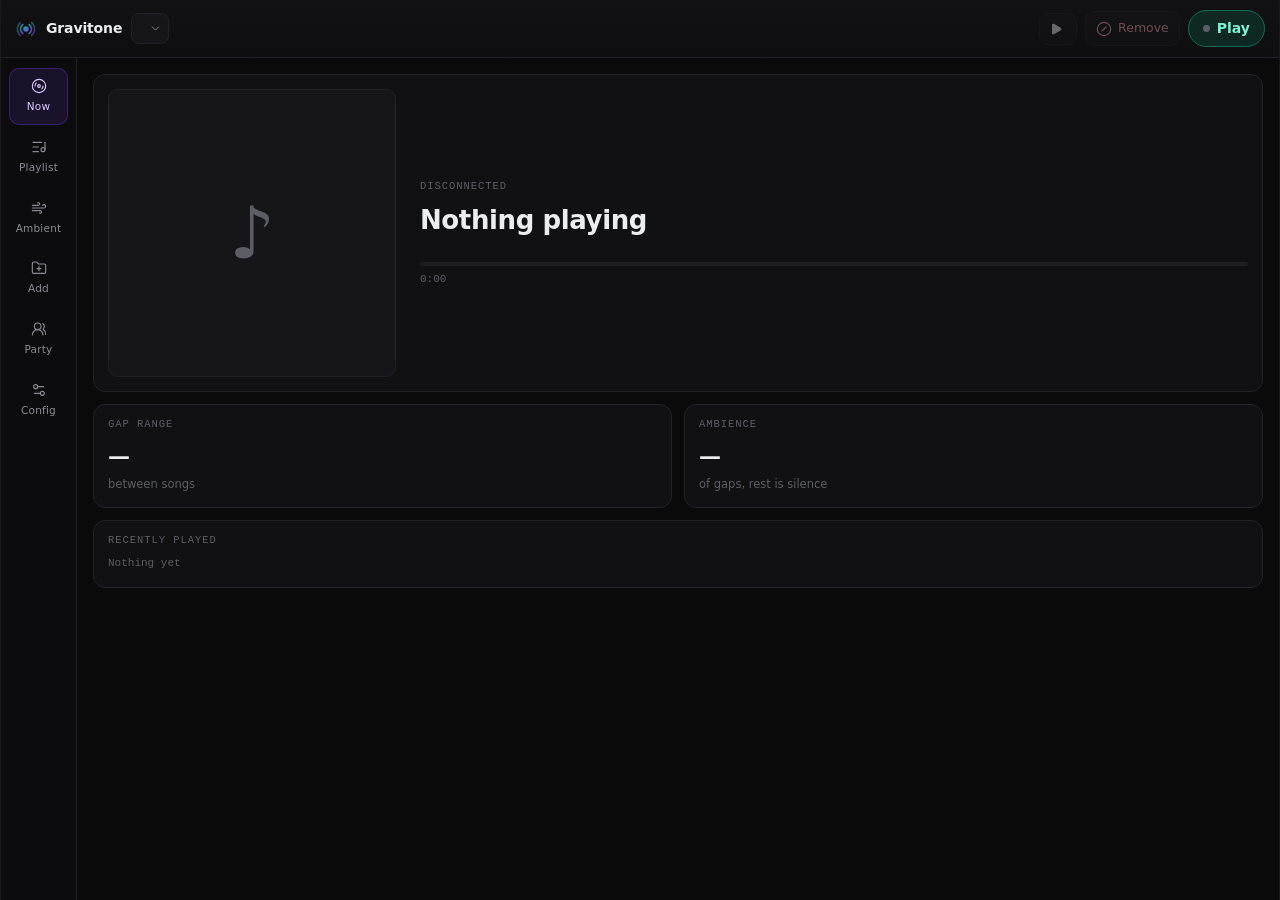
==== gravitone/ui/index.html @ 70d48de9 "Become Gravitone: a name, a mark, real icons and a browser worth using The package, the command, the" ====
<!doctype html>
<html lang="en">
<head>
<meta charset="utf-8">
<meta name="viewport" content="width=device-width, initial-scale=1, viewport-fit=cover">
<meta name="color-scheme" content="dark">
<title>Gravitone</title>
  <link rel="icon" href="[data-uri]">
<link rel="stylesheet" href="style.css">
</head>
<body>
<div class="activity" id="activity"></div>
<div class="app">

  <header class="topbar">
    <div class="brand">
      <svg viewBox="0 0 64 64" class="brand-mark" role="img" aria-label="Gravitone">
        <defs>
          <linearGradient id="brand-grad" x1="0" y1="0" x2="1" y2="1">
            <stop offset="0" stop-color="#14b88f"/>
            <stop offset="1" stop-color="#7c3aed"/>
          </linearGradient>
        </defs>
        <circle cx="32" cy="32" r="8" fill="url(#brand-grad)"/>
        <g fill="none" stroke="url(#brand-grad)" stroke-width="4.6" stroke-linecap="round">
          <path d="M41.18 18.89 A16 16 0 0 1 41.18 45.11" opacity=".85"/>
          <path d="M22.82 45.11 A16 16 0 0 1 22.82 18.89" opacity=".85"/>
          <path d="M48.73 13.42 A25 25 0 0 1 48.73 50.58" opacity=".5"/>
          <path d="M15.27 50.58 A25 25 0 0 1 15.27 13.42" opacity=".5"/>
        </g>
      </svg>
      <span class="brand-name">Gravitone</span>
      <label class="playlist-pick">
        <select id="playlist-select" title="Playlist"></select>
        <svg viewBox="0 0 24 24" class="icon chev"><path d="m6 9 6 6 6-6"/></svg>
      </label>
      <span class="brand-sub" id="root-path"></span>
    </div>
    <div class="topbar-actions">
      <button class="ghost" id="skip" title="Next track (N)" disabled>
        <svg viewBox="0 0 24 24" class="icon"><path d="M21 4v16"/> <path d="M6.029 4.285A2 2 0 0 0 3 6v12a2 2 0 0 0 3.029 1.715l9.997-5.998a2 2 0 0 0 .003-3.432z"/></svg>
      </button>
      <div class="ban-wrap">
        <button class="ghost ban" id="ban" title="Skip this track and keep it out of this playlist (R)" disabled>
          <svg viewBox="0 0 24 24" class="icon"><circle cx="12" cy="12" r="10"/> <line x1="9" x2="15" y1="15" y2="9"/></svg>
          <span>Remove</span>
        </button>
        <!-- Floats down on its own layer; the button above never moves. -->
        <button class="confirm-ban" id="ban-confirm" tabindex="-1" aria-hidden="true">
          <svg viewBox="0 0 24 24" class="icon"><path d="M20 6 9 17l-5-5"/></svg>
          <span id="ban-confirm-label">Confirm</span>
        </button>
      </div>
      <span class="live-badge" id="live-badge" hidden aria-live="polite">
        <span class="live-dot"></span>Live
      </span>
      <button class="live" id="transport" data-on="false" title="Start playing">
        <span class="live-dot" id="transport-dot"></span><span id="transport-label">Play</span>
      </button>
    </div>
  </header>

  <div class="offline" id="offline" hidden>
    <strong id="offline-lead">This page needs the gravitone server.</strong>
    <span id="offline-detail">Start it with <code>gravitone ui</code> — it opens the working page for you.
    Opening <code>index.html</code> straight from the folder cannot reach your files.</span>
  </div>

  <div class="body">
    <nav class="rail" role="tablist" aria-label="Sections">
      <button class="rail-btn active" data-panel="now" title="Now playing" role="tab">
        <svg viewBox="0 0 24 24" class="icon"><circle cx="12" cy="12" r="10"/> <path d="M6 12c0-1.7.7-3.2 1.8-4.2"/> <circle cx="12" cy="12" r="2"/> <path d="M18 12c0 1.7-.7 3.2-1.8 4.2"/></svg>
        <span>Now</span>
      </button>
      <button class="rail-btn" data-panel="music" title="This playlist's music" role="tab">
        <svg viewBox="0 0 24 24" class="icon"><path d="M16 5H3"/> <path d="M11 12H3"/> <path d="M11 19H3"/> <path d="M21 16V5"/> <circle cx="18" cy="16" r="3"/></svg>
        <span>Playlist</span>
      </button>
      <button class="rail-btn" data-panel="ambient" title="Wind, rain, and whatever else fills a gap" role="tab">
        <svg viewBox="0 0 24 24" class="icon"><path d="M12.8 19.6A2 2 0 1 0 14 16H2"/> <path d="M17.5 8a2.5 2.5 0 1 1 2 4H2"/> <path d="M9.8 4.4A2 2 0 1 1 11 8H2"/></svg>
        <span>Ambient</span>
      </button>
      <button class="rail-btn" data-panel="add" title="Find music and add it" role="tab">
        <svg viewBox="0 0 24 24" class="icon"><path d="M12 10v6"/> <path d="M9 13h6"/> <path d="M20 20a2 2 0 0 0 2-2V8a2 2 0 0 0-2-2h-7.9a2 2 0 0 1-1.69-.9L9.6 3.9A2 2 0 0 0 7.93 3H4a2 2 0 0 0-2 2v13a2 2 0 0 0 2 2Z"/></svg>
        <span>Add</span>
      </button>
      <button class="rail-btn" data-panel="party" title="Listen with someone else" role="tab">
        <svg viewBox="0 0 24 24" class="icon"><path d="M18 21a8 8 0 0 0-16 0"/> <circle cx="10" cy="8" r="5"/> <path d="M22 20c0-3.37-2-6.5-4-8a5 5 0 0 0-.45-8.3"/></svg>
        <span>Party</span>
      </button>
      <button class="rail-btn" data-panel="settings" title="Settings" role="tab">
        <svg viewBox="0 0 24 24" class="icon"><path d="M14 17H5"/> <path d="M19 7h-9"/> <circle cx="17" cy="17" r="3"/> <circle cx="7" cy="7" r="3"/></svg>
        <span>Config</span>
      </button>
    </nav>

    <main class="stage">
      <!-- NOW -->
      <section class="panel active" id="panel-now">
        <div class="card now">
          <div class="now-head">
            <div class="cover empty" id="now-cover">♪</div>
            <div class="now-body">
              <div class="kicker" id="now-kind">Idle</div>
              <div class="now-title" id="now-title">Nothing playing</div>
              <div class="t-sub" id="now-sub"></div>
              <div class="progress"><div class="progress-fill" id="now-progress"></div></div>
              <div class="now-meta">
                <span id="now-elapsed">0:00</span>
                <span id="now-remaining"></span>
              </div>
            </div>
          </div>
        </div>

        <div class="grid-2">
          <div class="card stat">
            <div class="kicker">Gap range</div>
            <div class="stat-value" id="stat-gap">—</div>
            <div class="stat-note">between songs</div>
          </div>
          <div class="card stat">
            <div class="kicker">Ambience</div>
            <div class="stat-value" id="stat-ambient">—</div>
            <div class="stat-note">of gaps, rest is silence</div>
          </div>
        </div>

        <div class="card">
          <div class="kicker">Recently played</div>
          <ul class="history" id="history"><li class="empty">Nothing yet</li></ul>
        </div>
      </section>

      <!-- PARTY -->
      <section class="panel" id="panel-party">
        <div class="card" id="party-off">
          <div class="kicker">Listen together</div>
          <p class="hint">
            Two machines, the same music at the same moment, with
            <strong>nothing between them</strong> — no server, no connection, nothing
            to keep alive. You both work the same evening out from the same code, so
            closing the lid and coming back an hour later puts you straight back in
            step rather than an hour behind.
          </p>
          <div class="party-choice">
            <button class="primary" id="party-host">Start a party</button>
            <button class="ghost" id="party-join-open">Join a party</button>
          </div>
          <form class="party-join" id="party-join" hidden>
            <input type="text" id="party-code" placeholder="paste the code you were given"
                   spellcheck="false" autocomplete="off" autocapitalize="characters">
            <button class="primary small" type="submit">Join</button>
            <button class="ghost small" type="button" id="party-open-file">Open a party file…</button>
          </form>
          <p class="hint" id="party-note" hidden></p>
        </div>

        <div class="card" id="party-on" hidden>
          <div class="party-head">
            <div>
              <div class="kicker" id="party-kicker">In a party</div>
              <div class="now-title" id="party-name">Party</div>
            </div>
            <button class="ghost small" id="party-leave">Leave</button>
          </div>
          <div class="code-block">
            <code id="party-code-out">—</code>
            <button class="ghost small" id="party-copy">Copy</button>
          </div>
          <p class="hint" id="party-since"></p>
          <p class="hint">
            Read that out, or paste it over. Whoever joins hears exactly what you
            hear, from wherever they are — and there is nothing to keep open
            between you.
          </p>

          <div class="party-now">
            <div class="kicker" id="party-now-kind">Now</div>
            <div class="now-title" id="party-now-title">—</div>
            <div class="progress"><div class="progress-fill" id="party-progress"></div></div>
          </div>

          <div class="kicker">Coming up</div>
          <ul class="history" id="party-next"><li class="empty">—</li></ul>

          <div class="row-actions">
            <button class="ghost small" id="party-save">Save party file…</button>
            <button class="ghost small" id="party-nudge-back">Clock −0.5s</button>
            <button class="ghost small" id="party-nudge-on">Clock +0.5s</button>
          </div>
          <p class="hint" id="party-offset" hidden></p>
          <div id="party-missing" hidden>
            <div class="kicker">Not on this machine</div>
            <p class="hint">
              These play as silence here, and the party runs on around them. Copy
              them over and they join in at their next turn.
            </p>
            <ul class="history" id="party-missing-list"></ul>
          </div>
        </div>

        <div class="card">
          <div class="kicker">How it works</div>
          <p class="hint">
            The code carries the seed, the moment the party started and the gap
            settings — everything but the music itself. If the other machine holds
            exactly this playlist, the code is the whole handshake. If their library
            is bigger, or differs at all, hand over the <strong>party file</strong>
            once (next to the music you are sharing); after that the code alone
            works.
          </p>
          <p class="hint">
            In a party, <strong>skip</strong> sits a track out rather than moving the
            queue — the sound stops, your place does not, and you are back with
            everyone at the next track.
          </p>
        </div>
      </section>

      <!-- LIBRARIES -->
      <section class="panel" id="panel-music">
        <div class="panel-head">
          <h2>Playlist <span class="count" id="music-count">0</span></h2>
          <div class="head-tools">
            <label class="search">
              <svg viewBox="0 0 24 24" class="icon"><path d="m21 21-4.34-4.34"/> <circle cx="11" cy="11" r="8"/></svg>
              <input type="search" class="filter" data-filter-for="music" placeholder="Search title, artist, album…  ( / )" autocomplete="off" spellcheck="false">
              <span class="found" id="music-found" hidden></span>
            </label>
            <label class="switch inline"><input type="checkbox" class="filenames"><span class="track"></span>File names</label>
            <button class="ghost small" data-goto="add">Add music</button>
          </div>
        </div>
        <p class="hint" id="music-tags" hidden></p>
        <div class="table-wrap">
          <table class="tracks" id="music-table">
            <thead>
              <tr>
                <th class="col-cover"></th>
                <th class="col-no">#</th>
                <th class="col-title" data-sort="title"><span></span></th>
                <th class="col-artist" data-sort="artist"><span>Artist</span></th>
                <th class="col-album" data-sort="album"><span>Album</span></th>
                <th class="col-length" data-sort="length"><span>Length</span></th>
                <th class="col-actions"></th>
              </tr>
            </thead>
            <tbody id="music-list"></tbody>
          </table>
        </div>
      </section>

      <section class="panel" id="panel-ambient">
        <div class="panel-head">
          <h2>Ambient <span class="count" id="ambient-count">0</span></h2>
          <div class="head-tools">
            <label class="search">
              <svg viewBox="0 0 24 24" class="icon"><path d="m21 21-4.34-4.34"/> <circle cx="11" cy="11" r="8"/></svg>
              <input type="search" class="filter" data-filter-for="ambient" placeholder="Search title, artist, album…  ( / )" autocomplete="off" spellcheck="false">
              <span class="found" id="ambient-found" hidden></span>
            </label>
            <label class="switch inline"><input type="checkbox" class="filenames"><span class="track"></span>File names</label>
            <button class="ghost small" data-goto="add">Add ambience</button>
          </div>
        </div>
        <p class="hint">Wind, rain, crickets, a tavern. Played under the gaps between songs.</p>
        <p class="hint" id="ambient-tags" hidden></p>
        <div class="table-wrap">
          <table class="tracks" id="ambient-table">
            <thead>
              <tr>
                <th class="col-cover"></th>
                <th class="col-no">#</th>
                <th class="col-title" data-sort="title"><span></span></th>
                <th class="col-artist" data-sort="artist"><span>Artist</span></th>
                <th class="col-album" data-sort="album"><span>Album</span></th>
                <th class="col-length" data-sort="length"><span>Length</span></th>
                <th class="col-actions"></th>
              </tr>
            </thead>
            <tbody id="ambient-list"></tbody>
          </table>
        </div>
      </section>

      <!-- ADD -->
      <section class="panel" id="panel-add">
        <div class="panel-head">
          <h2>Add music</h2>
          <div class="seg" id="section-toggle">
            <button class="seg-btn active" data-section="music">Music</button>
            <button class="seg-btn" data-section="ambient">Ambient</button>
          </div>
        </div>
        <p class="hint">
          <strong>Add folder</strong> puts a whole folder in this playlist, played where it
          stands — anything you drop in there later joins by itself.
          <strong>Link files</strong> instead picks up the files that are there now, as
          symlinks. Either way nothing is copied.
        </p>
        <div class="add-tools">
          <button class="ghost small" id="pick-folder">
            <svg viewBox="0 0 24 24" class="icon"><path d="M20 20a2 2 0 0 0 2-2V8a2 2 0 0 0-2-2h-7.9a2 2 0 0 1-1.69-.9L9.6 3.9A2 2 0 0 0 7.93 3H4a2 2 0 0 0-2 2v13a2 2 0 0 0 2 2Z"/></svg>
            Choose a folder…
          </button>
          <form class="path-form" id="path-form">
            <input type="text" id="path-input" placeholder="…or paste a path" spellcheck="false" autocomplete="off">
            <button class="ghost small" type="submit">Go</button>
          </form>
          <button class="ghost small" id="new-from-folder">New playlist from this folder…</button>
        </div>
        <form class="path-form" id="folder-playlist-form" hidden>
          <input type="text" id="folder-playlist-name" placeholder="Playlist name" autocomplete="off">
          <button class="ghost small" type="submit">Create &amp; select</button>
        </form>
        <div class="browser-bar">
          <div class="browser-nav">
            <button class="ghost small" id="browse-back" title="Where you were before (Backspace)" disabled>
              <svg viewBox="0 0 24 24" class="icon"><path d="m12 19-7-7 7-7"/> <path d="M19 12H5"/></svg>Back
            </button>
            <button class="ghost small" id="browse-up" title="The folder this one is in (Alt+Up)">
              <svg viewBox="0 0 24 24" class="icon"><path d="M14 9 9 4 4 9"/> <path d="M20 20h-7a4 4 0 0 1-4-4V4"/></svg>Up
            </button>
            <button class="ghost small" id="browse-home" title="Your home folder">
              <svg viewBox="0 0 24 24" class="icon"><path d="M15 21v-8a1 1 0 0 0-1-1h-4a1 1 0 0 0-1 1v8"/> <path d="M3 10a2 2 0 0 1 .709-1.528l7-6a2 2 0 0 1 2.582 0l7 6A2 2 0 0 1 21 10v9a2 2 0 0 1-2 2H5a2 2 0 0 1-2-2z"/></svg>Home
            </button>
          </div>
          <div class="shortcuts" id="shortcuts"></div>
        </div>
        <div class="crumb" id="crumb"></div>
        <ul class="browser" id="browser"></ul>
      </section>

      <!-- SETTINGS -->
      <section class="panel" id="panel-settings">
        <div class="panel-head"><h2>Settings</h2></div>
        <div class="card">
          <div class="kicker">Gaps</div>
          <label class="field"><span>Shortest gap</span>
            <input type="range" id="gap_min" min="0" max="1000" step="1">
            <input class="value" type="text" id="gap_min-out" inputmode="numeric" spellcheck="false"></label>
          <label class="field"><span>Longest gap</span>
            <input type="range" id="gap_max" min="0" max="1000" step="1">
            <input class="value" type="text" id="gap_max-out" inputmode="numeric" spellcheck="false"></label>
          <label class="field"><span>Ambience chance</span>
            <input type="range" id="ambient_chance" min="0" max="100" step="5"><output id="ambient_chance-out"></output></label>
          <label class="switch"><input type="checkbox" id="hide_gaps"><span class="track"></span>Hidden mode — never show how long a gap lasts</label>
          <label class="switch"><input type="checkbox" id="ambient_random_start"><span class="track"></span>Start ambient tracks at a random point</label>
        </div>
        <div class="card">
          <div class="kicker">Levels</div>
          <label class="field"><span>Music volume</span>
            <input type="range" id="volume" min="0" max="100" step="1"><output id="volume-out"></output></label>
          <label class="field"><span>Ambience volume</span>
            <input type="range" id="ambient_volume" min="0" max="100" step="1"><output id="ambient_volume-out"></output></label>
          <label class="field"><span>Fade</span>
            <input type="range" id="fade" min="0" max="50" step="1"><output id="fade-out"></output></label>
          <p class="hint">
            How long sound takes to arrive and to leave — including when you
            skip, so nothing is cut off mid-note. Off plays every track from
            its first sample.
          </p>
        </div>
        <div class="card">
          <div class="kicker">Playlists</div>
          <p class="hint">Each playlist has its own links, folders and removals. Switching one in changes what plays from the next track.</p>
          <ul class="sources" id="playlists-list"></ul>
          <form class="path-form" id="new-playlist-form">
            <input type="text" id="new-playlist-name" placeholder="New playlist name" autocomplete="off">
            <button class="ghost small" type="submit">Create</button>
          </form>
        </div>
        <div class="card" id="removed-card" hidden>
          <div class="kicker">Removed from this playlist</div>
          <p class="hint">Files in a source folder are never deleted — they are just kept out of this playlist.</p>
          <ul class="sources" id="removed-list"></ul>
        </div>
        <div class="card">
          <div class="kicker">Folders in this playlist</div>
          <p class="hint">Played where they stand, nothing linked or copied. New files in them join the rotation by themselves.</p>
          <ul class="sources" id="sources-list"></ul>
          <div class="row-actions">
            <button class="ghost small" data-goto="add">Add a folder</button>
          </div>
        </div>
        <div class="card">
          <div class="kicker">Server</div>
          <div class="server-facts">
            <div class="fact"><span class="k">Address</span><span class="v" id="srv-url">—</span></div>
            <div class="fact"><span class="k">Process</span><span class="v" id="srv-pid">—</span></div>
            <div class="fact"><span class="k">Up</span><span class="v" id="srv-up">—</span></div>
            <div class="fact"><span class="k">Version</span><span class="v" id="srv-version">—</span></div>
          </div>
          <div class="add-tools">
            <button class="ghost small" id="srv-restart">Restart server</button>
            <button class="ghost small" id="srv-stop">Stop server</button>
            <button class="ghost small" id="find-covers">Find album art</button>
            <button class="ghost small" id="recheck-covers" title="Read the files again — after adding art to them">Look again</button>
          </div>
          <p class="hint" id="srv-note" hidden></p>
        </div>
        <div class="card">
          <div class="kicker">Export &amp; import</div>
          <p class="hint">
            A <strong>manifest</strong> is a small file listing what is in each playlist —
            for your own backup, or a machine with the same music on it. A
            <strong>bundle</strong> is a zip with the audio inside, to hand to someone else.
          </p>
          <div class="add-tools">
            <button class="ghost small" data-export="json">Export manifest</button>
            <button class="ghost small" data-export="csv">Export CSV</button>
            <button class="ghost small" data-export="bundle">Export bundle…</button>
            <button class="ghost small" id="import-file">Import…</button>
          </div>
          <form class="path-form" id="transfer-form" hidden>
            <input type="text" id="transfer-path" placeholder="path" spellcheck="false" autocomplete="off">
            <button class="ghost small" type="submit" id="transfer-go">Go</button>
          </form>
          <p class="hint" id="transfer-note" hidden></p>
        </div>
        <div class="card">
          <div class="kicker">Playback</div>
          <label class="switch"><input type="checkbox" id="shuffle"><span class="track"></span>Shuffle</label>
          <label class="switch"><input type="checkbox" id="loop"><span class="track"></span>Loop forever</label>
          <div class="row-actions">
            <button class="ghost small" id="prune">Prune broken links</button>
          </div>
        </div>
        <p class="hint" id="backend-note"></p>
      </section>
    </main>
  </div>

  <div class="toast" id="toast" hidden></div>
</div>
<script src="app.js"></script>
</body>
</html>
---- gravitone/ui/style.css ----
/* gravitone UI - dark, compact, no dependencies. */
:root {
  --bg: #0a0a0b;
  --panel: #111113;
  --panel-2: #16161a;
  --line: #232327;
  --line-soft: #1a1a1e;
  --text: #ecedef;
  --muted: #8b8b95;
  --faint: #5d5d66;
  --accent: #14b88f;        /* live / playing */
  --accent-dim: #0d6f57;
  --select: #7c3aed;        /* active row, like a selected layer */
  --danger: #e5484d;
  --radius: 12px;
  --mono: ui-monospace, SFMono-Regular, "SF Mono", Menlo, Consolas, "Liberation Mono", monospace;
  --sans: system-ui, -apple-system, "Segoe UI", Roboto, "Helvetica Neue", Arial, sans-serif;
}

* { box-sizing: border-box; }
html, body { height: 100%; }
body {
  margin: 0;
  background: var(--bg);
  color: var(--text);
  font: 14px/1.5 var(--sans);
  -webkit-font-smoothing: antialiased;
}
button { font: inherit; color: inherit; cursor: pointer; }
h2 { font-size: 15px; font-weight: 600; margin: 0; letter-spacing: -0.01em; }

.app {
  height: 100%;
  display: flex;
  flex-direction: column;
  max-width: 1440px;
  margin: 0 auto;
  border-left: 1px solid var(--line-soft);
  border-right: 1px solid var(--line-soft);
}

/* -- top bar ------------------------------------------------------- */
.topbar {
  display: flex; align-items: center; justify-content: space-between;
  gap: 12px; padding: 10px 14px;
  border-bottom: 1px solid var(--line);
  background: linear-gradient(180deg, #121214, #0e0e10);
}
.brand { display: flex; align-items: center; gap: 9px; min-width: 0; }
.brand-mark { width: 22px; height: 22px; flex: none; }
.brand-name { font-weight: 650; letter-spacing: -0.01em; }
.playlist-pick { position: relative; display: inline-flex; align-items: center; flex: none; }
.playlist-pick select {
  appearance: none; -webkit-appearance: none;
  background: var(--panel-2); color: var(--text);
  border: 1px solid var(--line); border-radius: 8px;
  padding: 5px 26px 5px 10px; font: inherit; font-size: 13px; cursor: pointer;
  max-width: 190px; text-overflow: ellipsis;
}
.playlist-pick select:hover { border-color: #33333a; }
.playlist-pick select:focus-visible { outline: 2px solid var(--select); outline-offset: 1px; }
.playlist-pick .chev { position: absolute; right: 7px; width: 13px; height: 13px; color: var(--muted); pointer-events: none; }

.sources li.active { border-color: rgba(124,58,237,.5); background: rgba(124,58,237,.1); }
.sources .s-name { flex: 1; min-width: 0; overflow: hidden; text-overflow: ellipsis; white-space: nowrap; }
.sources .s-edit { background: none; border: none; color: var(--faint); padding: 4px 6px; border-radius: 6px; flex: none; }
.sources .s-edit:hover { color: var(--text); background: #1e1e23; }
.sources input.rename {
  flex: 1; min-width: 0; background: var(--panel); color: var(--text);
  border: 1px solid var(--select); border-radius: 6px; padding: 4px 8px; font: inherit; font-size: 13px;
}

.head-tools { display: flex; align-items: center; gap: 8px; }
.search {
  display: inline-flex; align-items: center; gap: 7px;
  background: var(--panel-2); border: 1px solid var(--line); border-radius: 9px;
  padding: 0 10px; transition: border-color .15s, width .15s;
}
.search:focus-within { border-color: var(--select); }
.search .icon { width: 14px; height: 14px; color: var(--faint); flex: none; }
.head-tools .filter {
  background: none; color: var(--text); border: none;
  padding: 6px 0; font: inherit; font-size: 12.5px; width: 230px;
}
.head-tools .filter:focus { outline: none; }
.head-tools .filter::-webkit-search-cancel-button { filter: invert(.6); }
.search .found {
  font: 10.5px/1 var(--mono); color: var(--faint); white-space: nowrap; flex: none;
}
.more-row td { color: var(--muted); font-size: 12.5px; padding: 12px 10px !important; }
.more-row button { margin-left: 8px; }
.sort-pick { position: relative; display: inline-flex; align-items: center; }
.sort-pick select {
  appearance: none; -webkit-appearance: none;
  background: var(--panel-2); color: var(--muted);
  border: 1px solid var(--line); border-radius: 8px;
  padding: 5px 24px 5px 9px; font: inherit; font-size: 12.5px; cursor: pointer;
}
.sort-pick select:hover { color: var(--text); border-color: #33333a; }
.sort-pick .chev { position: absolute; right: 6px; width: 12px; height: 12px; color: var(--faint); pointer-events: none; }

.brand-sub {
  font: 11px/1 var(--mono); color: var(--faint);
  white-space: nowrap; overflow: hidden; text-overflow: ellipsis;
}
.topbar-actions { display: flex; align-items: center; gap: 8px; flex: none; }

.live {
  display: inline-flex; align-items: center; gap: 7px;
  padding: 7px 14px; border-radius: 999px;
  background: var(--panel-2); border: 1px solid var(--line);
  font-weight: 550; transition: background .15s, border-color .15s;
}
/* Playing: the button is the way out, so it stays neutral - the green
   belongs to the badge that says something is on. */
.live[data-on="true"] { background: var(--panel-2); border-color: var(--line); color: var(--text); }
.live[data-on="true"]:hover { border-color: #33333a; background: #1b1b20; }
.live[data-on="false"] { background: rgba(20,184,143,.14); border-color: var(--accent-dim); color: #7ff0d0; }
.live[data-on="true"] #transport-dot { display: none; }
.live-badge {
  display: inline-flex; align-items: center; gap: 7px;
  padding: 7px 12px; border-radius: 999px;
  background: rgba(20,184,143,.14); border: 1px solid var(--accent-dim);
  color: #7ff0d0; font-size: 12.5px; font-weight: 550; letter-spacing: .02em;
  white-space: nowrap;
}
.live-badge .live-dot {
  background: var(--accent); box-shadow: 0 0 0 3px rgba(20,184,143,.18);
  animation: pulse 2s infinite;
}
.live:hover { border-color: #33333a; }
.live-dot { width: 7px; height: 7px; border-radius: 50%; background: var(--faint); }
.live[data-on="true"] .live-dot { background: var(--accent); box-shadow: 0 0 0 3px rgba(20,184,143,.18); animation: pulse 2s infinite; }
@keyframes pulse { 50% { opacity: .45; } }

.ghost {
  background: var(--panel-2); border: 1px solid var(--line);
  border-radius: 9px; padding: 7px 10px; display: inline-flex; align-items: center; gap: 6px;
}
.ghost:hover:not(:disabled) { border-color: #33333a; background: #1b1b20; }
.ghost:disabled { opacity: .4; cursor: not-allowed; }
.ghost.small { padding: 5px 10px; font-size: 12.5px; border-radius: 8px; }
.icon { width: 16px; height: 16px; fill: none; stroke: currentColor; stroke-width: 1.7; stroke-linecap: round; stroke-linejoin: round; }
.rail-btn .icon, .topbar .icon { display: block; }
#skip .icon { fill: currentColor; stroke: none; }

/* Ban sits in one place and stays there. Confirming it drops a second
   button onto its own layer underneath, so nothing under the cursor moves. */
.ban { display: flex; align-items: center; gap: 6px; color: #ffa8ab; white-space: nowrap; }
.ban span { font-size: 12.5px; }
.ban:hover:not(:disabled) { background: rgba(229,72,77,.14); border-color: rgba(229,72,77,.5); }
.ban.armed {
  background: rgba(229,72,77,.18); border-color: rgba(229,72,77,.6); color: #ffc9cb;
}

.ban-wrap { position: relative; display: inline-flex; }
.confirm-ban {
  position: absolute; top: calc(100% + 8px); right: 0; z-index: 40;
  display: flex; align-items: center; gap: 6px; white-space: nowrap;
  padding: 8px 13px; border-radius: 10px;
  background: #2a1416; border: 1px solid rgba(229,72,77,.65); color: #ffd7d8;
  box-shadow: 0 10px 28px rgba(0,0,0,.55);
  opacity: 0; transform: translateY(-10px) scale(.96); pointer-events: none;
  transition: opacity .16s ease, transform .16s ease;
}
.confirm-ban span { font-size: 12.5px; font-weight: 550; }
.confirm-ban::before {
  content: ""; position: absolute; top: -5px; right: 14px; width: 8px; height: 8px;
  background: #2a1416; border-left: 1px solid rgba(229,72,77,.65);
  border-top: 1px solid rgba(229,72,77,.65); transform: rotate(45deg);
}
.confirm-ban.open { opacity: 1; transform: translateY(0) scale(1); pointer-events: auto; }
.confirm-ban:hover { background: #3a191c; }

/* -- layout -------------------------------------------------------- */
.body { display: flex; flex: 1; min-height: 0; }

.rail {
  width: 76px; flex: none; padding: 10px 8px; display: flex; flex-direction: column; gap: 4px;
  border-right: 1px solid var(--line); background: #0c0c0e;
}
.rail-btn {
  position: relative;
  background: none; border: 1px solid transparent; border-radius: 10px;
  padding: 9px 4px; display: flex; flex-direction: column; align-items: center; gap: 5px;
  color: var(--muted); font-size: 10.5px; letter-spacing: .02em;
}
.rail-btn:hover { color: var(--text); background: #141417; }
.rail-btn.active { color: #d9ccff; background: rgba(124,58,237,.13); border-color: rgba(124,58,237,.35); }

.stage { flex: 1; min-width: 0; overflow-y: auto; padding: 16px; }
.panel { display: none; flex-direction: column; gap: 12px; }
.panel.active { display: flex; }
.panel-head { display: flex; align-items: center; justify-content: space-between; gap: 10px; }
.count {
  font: 11px/1 var(--mono); color: var(--muted);
  border: 1px solid var(--line); border-radius: 6px; padding: 3px 6px; margin-left: 4px;
}
.hint { margin: 0; color: var(--muted); font-size: 12.5px; }
.hint strong { color: var(--text); font-weight: 550; }

.card { background: var(--panel); border: 1px solid var(--line); border-radius: var(--radius); padding: 14px; }
.grid-2 { display: grid; grid-template-columns: 1fr 1fr; gap: 12px; }
.kicker {
  font: 10.5px/1 var(--mono); text-transform: uppercase; letter-spacing: .09em;
  color: var(--faint); margin-bottom: 10px;
}

/* -- now playing --------------------------------------------------- */
.now-title {
  font-size: 22px; font-weight: 600; letter-spacing: -0.015em; margin-bottom: 4px;
  overflow: hidden; text-overflow: ellipsis; white-space: nowrap;
}
.progress { height: 4px; border-radius: 999px; background: #1e1e22; overflow: hidden; }
.progress-fill {
  height: 100%; width: 0; border-radius: 999px; background: var(--accent);
  transition: width .35s linear;
}
.panel.is-gap .progress-fill { background: var(--select); }
/* Hidden mode: a gap is happening, but not for how long. */
.panel.is-hidden .progress-fill {
  width: 100% !important; opacity: .35;
  background: linear-gradient(90deg, transparent, var(--select), transparent);
  background-size: 40% 100%; background-repeat: no-repeat;
  animation: drift 4.5s ease-in-out infinite;
}
@keyframes drift { 0% { background-position: -40% 0; } 100% { background-position: 140% 0; } }

.now-meta {
  display: flex; justify-content: space-between; margin-top: 8px;
  font: 11px/1 var(--mono); color: var(--faint);
}
.stat-value { font-size: 22px; font-weight: 600; letter-spacing: -0.02em; }
.stat-note { color: var(--faint); font-size: 11.5px; margin-top: 3px; }

.history { list-style: none; margin: 0; padding: 0; display: flex; flex-direction: column; gap: 2px; }
.history li {
  font: 11px/1.6 var(--mono); letter-spacing: .02em; color: var(--muted); overflow: hidden; text-overflow: ellipsis; white-space: nowrap;
}
.history li.empty, .tracks li.empty { color: var(--faint); letter-spacing: 0; }

/* -- track table --------------------------------------------------- */
.table-wrap {
  border: 1px solid var(--line); border-radius: var(--radius);
  background: var(--panel);
  /* No overflow here: it would become the scroll container and the sticky
     header would have nothing to stick to. The stage scrolls instead. */
}
table.tracks {
  width: 100%; border-collapse: collapse; font-size: 13px;
  /* Fixed: with auto layout the browser sizes columns to the longest album
     title and the table walks straight out of the panel. */
  table-layout: fixed;
}
table.tracks th, table.tracks td {
  text-align: left; padding: 6px 10px; white-space: nowrap;
  overflow: hidden; text-overflow: ellipsis;
}
table.tracks thead th:first-child { border-top-left-radius: var(--radius); }
table.tracks thead th:last-child { border-top-right-radius: var(--radius); }
table.tracks thead th {
  position: sticky; top: -16px; z-index: 3;   /* -16px cancels the stage padding */
  background: #141417; border-bottom: 1px solid var(--line);
  box-shadow: 0 1px 0 var(--line);
  font: 10.5px/1.6 var(--mono); text-transform: uppercase; letter-spacing: .08em;
  color: var(--faint); font-weight: 500; user-select: none;
}
table.tracks thead th[data-sort] { cursor: pointer; }
table.tracks thead th[data-sort]:hover { color: var(--text); }
table.tracks thead th[data-sort] span::after {
  content: ""; display: inline-block; width: 0; height: 0; margin-left: 6px;
  vertical-align: middle; border-left: 3.5px solid transparent;
  border-right: 3.5px solid transparent; opacity: 0;
}
table.tracks thead th.sorted { color: #d9ccff; }
table.tracks thead th.sorted span::after { opacity: 1; border-bottom: 4px solid currentColor; }
table.tracks thead th.sorted.desc span::after {
  border-bottom: none; border-top: 4px solid currentColor;
}

table.tracks tbody tr { border-bottom: 1px solid var(--line-soft); }
table.tracks tbody tr:last-child { border-bottom: none; }
table.tracks tbody tr:nth-child(even) { background: rgba(255,255,255,.015); }
table.tracks tbody tr:hover { background: #17171b; }
table.tracks tbody tr.playing { background: rgba(124,58,237,.12); box-shadow: inset 2px 0 0 var(--select); }
table.tracks tbody tr.playing .t-title { color: #d9ccff; }
table.tracks tbody tr.broken .t-title { color: #ff9ea1; }
table.tracks tbody tr.empty td { color: var(--faint); padding: 16px 10px; white-space: normal; }

.col-cover { width: 50px; }
.col-no { width: 40px; text-align: right !important; }
td.col-no { font: 11px/1 var(--mono); color: var(--faint); text-align: right; }
.col-title { width: 38%; }
.col-artist { width: 21%; color: var(--muted); }
.col-album { width: 21%; color: var(--muted); }
.col-length { width: 78px; text-align: right !important; }
td.col-length { font: 11px/1 var(--mono); color: var(--faint); }
.col-actions { width: 62px; }
/* Anything too long ends in an ellipsis, with the whole value on hover. */
table.tracks td > div, table.tracks td { min-width: 0; }
td.col-actions { text-align: right; padding-right: 8px; }
.t-title { color: var(--text); overflow: hidden; text-overflow: ellipsis; white-space: nowrap; }
td.guessed { color: var(--faint); font-style: italic; }
.t-sub { font: 10.5px/1.4 var(--mono); color: var(--faint); }
/* The origin marker matters when you press ✕, not while you are reading
   the list, so it keeps quiet until the row is under the cursor. */
.origin { display: inline-flex; color: var(--faint); opacity: .45; transition: opacity .12s; vertical-align: -3px; }
.origin .icon { width: 14px; height: 14px; }
table.tracks tbody tr:hover .origin, table.tracks tbody tr.playing .origin { opacity: 1; color: #c4b5fd; }
.t-remove {
  background: none; border: none; color: var(--faint); padding: 3px 5px; border-radius: 6px;
}
.t-remove:hover { color: var(--danger); background: rgba(229,72,77,.1); }
.switch.inline { margin-bottom: 0; font-size: 12.5px; }
.switch.inline .track { width: 30px; height: 18px; }
.switch.inline .track::after { width: 12px; height: 12px; }
.switch.inline input:checked + .track::after { transform: translateX(12px); }

/* -- browser ------------------------------------------------------- */
.browser { list-style: none; margin: 0; padding: 0; display: flex; flex-direction: column; gap: 6px; }
.browser li {
  display: flex; align-items: center; gap: 10px; min-width: 0;
  background: var(--panel); border: 1px solid var(--line); border-radius: 10px; padding: 9px 11px;
}
.t-body { min-width: 0; flex: 1; }
.t-name { overflow: hidden; text-overflow: ellipsis; white-space: nowrap; }
.t-target {
  font: 10.5px/1.5 var(--mono); letter-spacing: .02em; color: var(--faint);
  overflow: hidden; text-overflow: ellipsis; white-space: nowrap;
}
.shortcuts { display: flex; flex-wrap: wrap; gap: 6px; }
.chip {
  background: var(--panel-2); border: 1px solid var(--line); border-radius: 999px;
  padding: 5px 11px; font-size: 12.5px; color: var(--muted);
}
.chip:hover { color: var(--text); border-color: #33333a; }
/* -- the file browser ---------------------------------------------- */
.browser-bar {
  display: flex; align-items: center; gap: 10px; flex-wrap: wrap;
}
.browser-nav { display: flex; gap: 6px; flex: none; }
.browser-nav .ghost { gap: 5px; }
.browser-nav .icon { width: 15px; height: 15px; }

.crumb {
  display: flex; align-items: center; flex-wrap: wrap; gap: 1px;
  font: 11px/1.6 var(--mono); color: var(--muted);
}
.crumb-step {
  background: none; border: none; border-radius: 6px;
  padding: 2px 5px; font: inherit; color: var(--muted);
}
.crumb-step:hover { color: var(--text); background: var(--panel-2); }
.crumb-step.here { color: var(--text); font-weight: 600; }
.crumb .sep { color: var(--faint); }

/* Rows step right as the tree goes down, so a branch reads as a branch. */
.browser li { margin-left: calc(var(--depth, 0) * 26px); }
.browser li.branch-of {
  background: var(--panel-2);
  border-color: var(--line-soft);
  position: relative;
}
/* A guide down the left of everything that belongs to the folder above. */
.browser li.branch-of::before {
  content: "";
  position: absolute;
  left: -14px; top: -4px; bottom: -4px;
  border-left: 1px solid var(--line);
}
.browser li.here { border-color: var(--accent-dim); background: rgba(20,184,143,.06); }
.browser .twisty {
  flex: none; background: none; border: none; padding: 2px;
  color: var(--faint); border-radius: 6px; display: flex;
}
.browser .twisty:hover:not(:disabled) { color: var(--text); background: var(--panel-2); }
.browser .twisty:disabled { opacity: .25; cursor: default; }
.browser .twisty .icon { width: 16px; height: 16px; transition: transform .12s ease; }
.browser li.open > .twisty .icon { transform: rotate(90deg); }
.browser li.loading > .twisty { animation: pulse 1s infinite; }
.browser .t-name { display: flex; align-items: center; gap: 8px; }
.browser .t-name .icon { width: 16px; height: 16px; flex: none; }
.browser .folder-icon { color: var(--select); opacity: .9; }
.browser .track-icon { color: var(--faint); }
.browser li.file .t-name span { color: var(--muted); }
.browser li.empty.branch { color: var(--faint); font-style: italic; }
.browser li { cursor: pointer; }
.browser li:hover { border-color: #33333a; background: var(--panel-2); }
.browser .badge {
  font: 10.5px/1 var(--mono); color: var(--faint); border: 1px solid var(--line);
  border-radius: 6px; padding: 3px 6px; flex: none;
}
.browser .add {
  background: rgba(20,184,143,.12); border: 1px solid var(--accent-dim); color: #7ff0d0;
  border-radius: 8px; padding: 5px 10px; font-size: 12.5px; flex: none;
}
.browser .add:hover { background: rgba(20,184,143,.2); }

.seg { display: inline-flex; background: var(--panel-2); border: 1px solid var(--line); border-radius: 9px; padding: 2px; }
.seg-btn { background: none; border: none; border-radius: 7px; padding: 5px 12px; font-size: 12.5px; color: var(--muted); }
.seg-btn.active { background: rgba(124,58,237,.18); color: #d9ccff; }

/* -- settings ------------------------------------------------------ */
#panel-settings .card, #panel-settings .hint { max-width: 660px; }
.field { display: grid; grid-template-columns: 120px 1fr 62px; align-items: center; gap: 12px; margin-bottom: 12px; }
.field:last-child { margin-bottom: 0; }
.field > span { color: var(--muted); font-size: 12.5px; }
.field output { font: 11.5px/1 var(--mono); color: var(--text); text-align: right; }
.field input.value {
  font: 11.5px/1 var(--mono); color: var(--text); text-align: right;
  background: var(--panel-2); border: 1px solid var(--line); border-radius: 6px;
  padding: 5px 6px; width: 100%; min-width: 0;
}
.field input.value:focus { outline: none; border-color: var(--select); }
input[type="range"] { -webkit-appearance: none; appearance: none; height: 4px; border-radius: 999px; background: #24242a; }
input[type="range"]::-webkit-slider-thumb {
  -webkit-appearance: none; width: 14px; height: 14px; border-radius: 50%;
  background: var(--text); border: 3px solid #0a0a0b; box-shadow: 0 0 0 1px #3a3a42;
}
input[type="range"]::-moz-range-thumb {
  width: 12px; height: 12px; border-radius: 50%; background: var(--text); border: 2px solid #0a0a0b;
}
.switch { display: flex; align-items: center; gap: 10px; margin-bottom: 10px; color: var(--muted); font-size: 13px; cursor: pointer; }
.switch input { position: absolute; opacity: 0; pointer-events: none; }
.switch .track {
  width: 34px; height: 20px; border-radius: 999px; background: #24242a; position: relative;
  transition: background .15s; flex: none;
}
.switch .track::after {
  content: ""; position: absolute; top: 3px; left: 3px; width: 14px; height: 14px;
  border-radius: 50%; background: #75757f; transition: transform .15s, background .15s;
}
.switch input:checked + .track { background: rgba(20,184,143,.3); }
.switch input:checked + .track::after { transform: translateX(14px); background: var(--accent); }
.switch input:focus-visible + .track { outline: 2px solid var(--select); outline-offset: 2px; }
.row-actions { margin-top: 12px; }

/* -- offline banner ------------------------------------------------ */
.offline {
  padding: 10px 14px; font-size: 12.5px; color: #ffd9a8;
  background: rgba(229,145,72,.1); border-bottom: 1px solid rgba(229,145,72,.35);
}
.offline strong { color: #ffc078; font-weight: 600; }
.offline code {
  font: 11.5px/1 var(--mono); background: #1c1c20; border: 1px solid var(--line);
  border-radius: 5px; padding: 2px 5px;
}

/* -- add tools ----------------------------------------------------- */
.add-tools { display: flex; flex-wrap: wrap; gap: 8px; align-items: center; }
.path-form { display: flex; gap: 6px; flex: 1; min-width: 220px; }
.path-form input {
  flex: 1; min-width: 0; background: var(--panel); color: var(--text);
  border: 1px solid var(--line); border-radius: 8px; padding: 6px 10px;
  font: 12.5px/1.4 var(--mono);
}
.path-form input:focus { outline: none; border-color: var(--select); }
.browser .source-btn {
  background: rgba(124,58,237,.14); border: 1px solid rgba(124,58,237,.4); color: #d9ccff;
  border-radius: 8px; padding: 5px 10px; font-size: 12.5px; flex: none;
}
.browser .source-btn:hover { background: rgba(124,58,237,.24); }
.row-buttons { display: flex; gap: 6px; flex: none; }

/* -- sources ------------------------------------------------------- */
.sources { list-style: none; margin: 0 0 2px; padding: 0; display: flex; flex-direction: column; gap: 6px; }
.sources li {
  display: flex; align-items: center; gap: 10px; min-width: 0;
  background: var(--panel-2); border: 1px solid var(--line); border-radius: 9px; padding: 8px 10px;
}
.sources .s-path { flex: 1; min-width: 0; font: 11.5px/1.5 var(--mono); overflow: hidden; text-overflow: ellipsis; white-space: nowrap; }
.sources .s-meta { font: 10.5px/1 var(--mono); color: var(--faint); flex: none; }
.sources li.missing .s-meta { color: #ff9ea1; }
.sources li.empty { color: var(--faint); font-size: 12.5px; justify-content: flex-start; }
.tag {
  font: 9.5px/1 var(--mono); text-transform: uppercase; letter-spacing: .08em;
  border: 1px solid var(--line); border-radius: 5px; padding: 3px 5px; color: var(--faint); flex: none;
}
.tag.source { color: #c4b5fd; border-color: rgba(124,58,237,.45); }

/* -- waiting ------------------------------------------------------- */
/* Placeholder rows that breathe, so a library that takes a moment looks
   like it is arriving rather than like nothing happened. */
.sk {
  display: block; border-radius: 4px;
  background: linear-gradient(90deg, #1b1b20 25%, #26262d 50%, #1b1b20 75%);
  background-size: 260% 100%;
  animation: pulse-sk 1.5s ease-in-out infinite;
}
@keyframes pulse-sk {
  0% { background-position: 130% 0; }
  100% { background-position: -30% 0; }
}
.sk-line { height: 10px; }
.sk-thumb { width: 34px; height: 34px; border-radius: 5px; }
tr.skeleton td { padding-top: 11px; padding-bottom: 11px; }
tr.skeleton .sk-line.short { width: 42%; }
tr.skeleton .sk-line.mid { width: 68%; }
.thumb.waiting { background: linear-gradient(90deg, #1b1b20 25%, #26262d 50%, #1b1b20 75%);
  background-size: 260% 100%; animation: pulse-sk 1.5s ease-in-out infinite; }

/* -- activity ------------------------------------------------------ */
/* A thin bar across the top while anything is in flight, so a click always
   visibly does something. */
.activity {
  position: fixed; top: 0; left: 0; right: 0; height: 2px; z-index: 60;
  background: linear-gradient(90deg, transparent, var(--accent), var(--select), transparent);
  background-size: 40% 100%; background-repeat: no-repeat;
  opacity: 0; transition: opacity .15s;
  pointer-events: none;
}
.activity.on { opacity: 1; animation: sweep 1.1s linear infinite; }
@keyframes sweep { from { background-position: -40% 0; } to { background-position: 140% 0; } }

.spinner {
  width: 13px; height: 13px; flex: none; display: inline-block;
  border: 2px solid currentColor; border-right-color: transparent;
  border-radius: 50%; animation: spin .7s linear infinite; opacity: .8;
}
@keyframes spin { to { transform: rotate(360deg); } }
button .spinner { margin-right: 6px; vertical-align: -2px; }
button.busy { opacity: .75; pointer-events: none; }

.working { display: inline-flex; align-items: center; gap: 7px; color: var(--muted); font-size: 12.5px; }

/* -- album art ----------------------------------------------------- */
.now-head { display: flex; gap: 18px; align-items: center; }
.cover {
  width: 148px; height: 148px; flex: none; border-radius: 10px; object-fit: cover;
  background: var(--panel-2); border: 1px solid var(--line);
}
.cover.empty { display: grid; place-items: center; color: var(--faint); font-size: 40px; }
.cover-holder { width: 148px; height: 148px; flex: none; }
.cover-holder img { width: 100%; height: 100%; border-radius: 10px; object-fit: cover;
  box-shadow: 0 6px 22px rgba(0,0,0,.45); }
.now-head .now-body { min-width: 0; flex: 1; display: flex; flex-direction: column; }
.now-head .progress { margin-top: 18px; }
.now-head .t-sub { font-size: 12.5px; }
td.col-cover { padding-right: 0; }
.thumb {
  width: 34px; height: 34px; border-radius: 5px; object-fit: cover;
  background: var(--panel-2); display: block;
}

/* -- server card --------------------------------------------------- */
.server-facts { display: flex; flex-wrap: wrap; gap: 14px; margin-bottom: 12px; }
.fact { display: flex; flex-direction: column; gap: 2px; }
.fact .k { font: 10px/1 var(--mono); text-transform: uppercase; letter-spacing: .08em; color: var(--faint); }
.fact .v { font: 12.5px/1.2 var(--mono); color: var(--text); }

/* -- toast --------------------------------------------------------- */
.toast {
  position: fixed; left: 50%; bottom: 20px; transform: translateX(-50%);
  background: var(--panel-2); border: 1px solid var(--line); border-radius: 10px;
  padding: 9px 14px; font-size: 13px; box-shadow: 0 8px 30px rgba(0,0,0,.6); z-index: 20;
  max-width: min(520px, calc(100vw - 32px));
}
.toast.bad { border-color: rgba(229,72,77,.5); color: #ffb4b6; }
/* A toast that stays until the thing it is about is over. */
.toast.stay {
  border-color: var(--accent-dim);
  color: #7ff0d0;
  background: rgba(20, 184, 143, .1);
  cursor: pointer;
}
/* Sitting a track out: the party plays on, this room is quiet. */
.is-sitting .cover, .is-sitting .now-title { opacity: .5; }
.is-sitting .progress-fill { background: var(--faint); }
[hidden] { display: none !important; }

/* -- small screens ------------------------------------------------- */
@media (max-width: 760px) {
  .col-artist, .col-album { display: none; }
}

@media (hover: none) {
  td .tag { opacity: 1; }   /* no cursor to hover with */
}

@media (max-width: 620px) {
  .col-length { display: none; }
  .cover, .cover-holder { width: 96px; height: 96px; }
  .now-head { gap: 12px; }
  /* The heading, the filter and the switch will not share one line at this
     width, so give the filter its own. */
  .panel-head { flex-wrap: wrap; row-gap: 8px; }
  .head-tools { width: 100%; order: 3; }
  .search { flex: 1; }
  .head-tools .filter { flex: 1; width: auto; min-width: 0; }
  .switch.inline { white-space: nowrap; }
  /* Keep the top bar on one line: the path goes, the playlist name shortens,
     and Ban keeps its icon but drops its label. */
  .brand-sub { display: none; }
  .brand-name { display: none; }
  .playlist-pick select { max-width: 150px; }
  .topbar { padding: 8px 10px; gap: 8px; }
  .topbar-actions { gap: 6px; }
  .ban span { display: none; }
  .live { padding: 7px 12px; }
  table.tracks th, table.tracks td { padding: 7px 8px; }
  .head-tools { gap: 6px; }
  .body { flex-direction: column-reverse; }
  .rail {
    width: auto; flex-direction: row; justify-content: space-around;
    border-right: none; border-top: 1px solid var(--line);
    padding: 6px 4px calc(6px + env(safe-area-inset-bottom));
  }
  .rail-btn { flex: 1; padding: 7px 2px; }
  .stage { padding: 12px; }
  .grid-2 { grid-template-columns: 1fr; }
  .field { grid-template-columns: 1fr; gap: 4px; }
  .field output { text-align: left; }
}

/* -- parties: a code, and where the evening has got to ------------------ */
.party-choice { display: flex; gap: 8px; flex-wrap: wrap; margin-top: 12px; }
.party-join { display: flex; gap: 8px; flex-wrap: wrap; margin-top: 12px; }
.party-join input {
  flex: 1 1 260px;
  min-width: 0;
  font-family: var(--mono);
  text-transform: uppercase;
  letter-spacing: .06em;
}
.party-head { display: flex; align-items: flex-start; justify-content: space-between; gap: 12px; }
.code-block {
  display: flex;
  align-items: center;
  gap: 10px;
  margin: 12px 0 8px;
  padding: 12px 14px;
  border: 1px solid var(--accent-dim);
  border-radius: var(--radius);
  background: rgba(20, 184, 143, .08);
}
.code-block code {
  flex: 1 1 auto;
  min-width: 0;
  font-family: var(--mono);
  font-size: 15px;
  letter-spacing: .08em;
  color: #7ff0d0;
  overflow-wrap: anywhere;
}
.party-now { margin: 14px 0 6px; }
.party-now .progress { margin-top: 8px; }
#party-next .when { color: var(--faint); font-family: var(--mono); font-size: 12px; margin-right: 8px; }
#party-next .gone { color: var(--faint); font-style: italic; }
@media (max-width: 620px) {
  .code-block code { font-size: 13px; letter-spacing: .04em; }
  .party-choice button, .party-join button { flex: 1 1 auto; }
}
/* A party is on: the rail says so from any panel. */
.rail-btn.live-on { color: #7ff0d0; }
.rail-btn.live-on::after {
  content: "";
  position: absolute;
  top: 8px; right: 10px;
  width: 6px; height: 6px;
  border-radius: 50%;
  background: var(--accent);
  box-shadow: 0 0 0 3px rgba(20, 184, 143, .18);
}
/* The one button on a card that is the point of the card. */
.primary {
  background: rgba(20, 184, 143, .14);
  border: 1px solid var(--accent-dim);
  color: #7ff0d0;
  border-radius: 9px;
  padding: 8px 14px;
  font-weight: 550;
  display: inline-flex; align-items: center; gap: 6px;
}
.primary:hover:not(:disabled) { background: rgba(20, 184, 143, .22); border-color: var(--accent); }
.primary:disabled { opacity: .4; cursor: not-allowed; }
.primary.small { padding: 5px 12px; font-size: 12.5px; border-radius: 8px; }

/* -- desktop: the artwork is the point, so let it be seen ------------ */
@media (min-width: 900px) {
  .cover, .cover-holder { width: 288px; height: 288px; }
  .cover.empty { font-size: 72px; }
  .now-head { gap: 24px; }
  .now-title { font-size: 26px; }
  .col-cover { width: 88px; }
  .thumb, .sk-thumb { width: 68px; height: 68px; border-radius: 8px; }
  /* A taller row wants a little more air around the text beside it. */
  tbody td { padding-top: 7px; padding-bottom: 7px; }
}
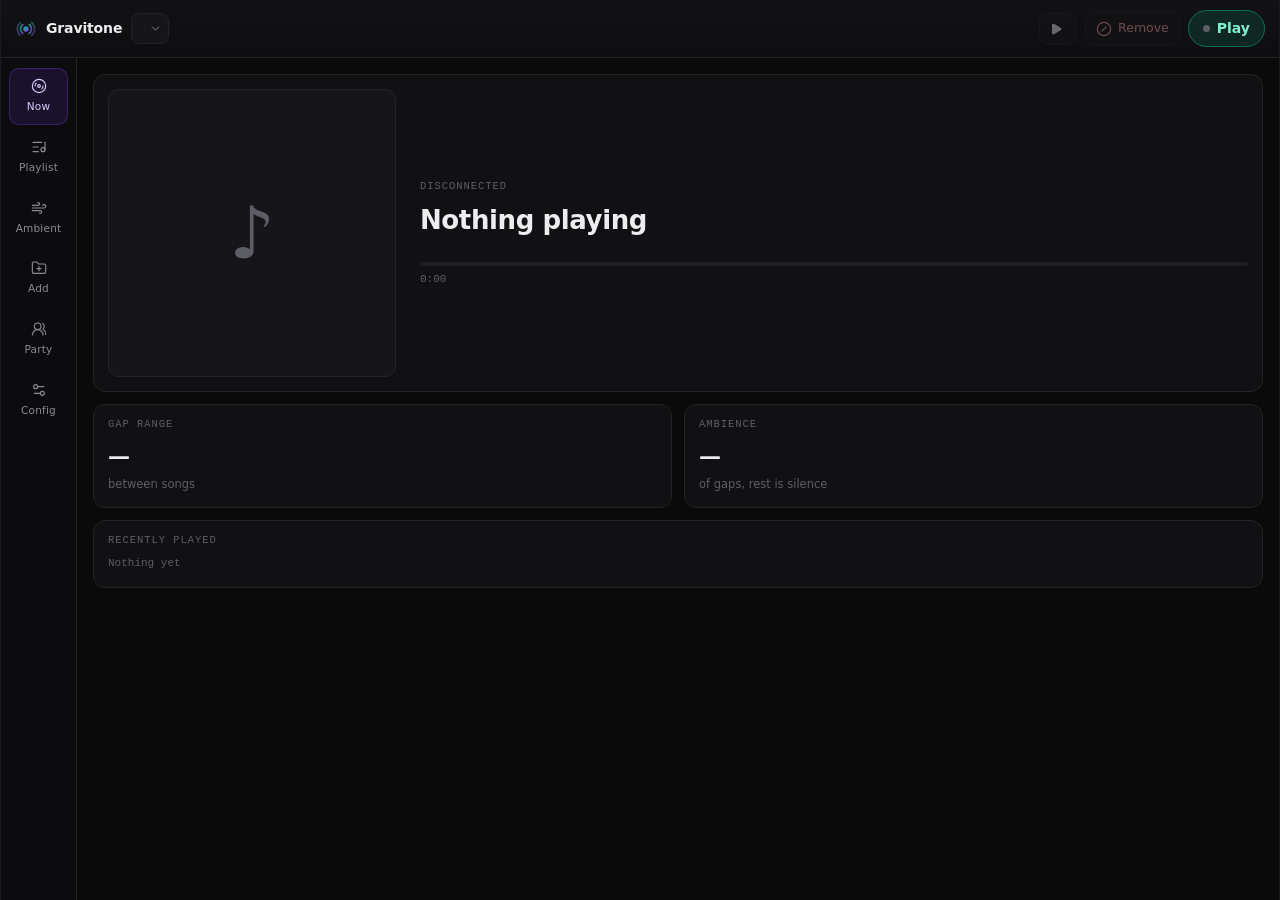
==== commit aaf16cea: "Stop the page scrolling behind the app, and say what to do on a fresh install The panel is what scro" ====
--- a/gravitone/ui/index.html
+++ b/gravitone/ui/index.html
@@ -97,6 +97,14 @@
     <main class="stage">
       <!-- NOW -->
       <section class="panel active" id="panel-now">
+        <div class="notice" id="notice" hidden>
+          <div class="notice-body">
+            <strong id="notice-lead"></strong>
+            <span id="notice-detail"></span>
+          </div>
+          <button class="primary small" id="notice-do" hidden></button>
+        </div>
+
         <div class="card now">
           <div class="now-head">
             <div class="cover empty" id="now-cover">♪</div>
@@ -385,6 +393,24 @@
           </div>
         </div>
         <div class="card">
+          <div class="kicker">This playlist on disk</div>
+          <p class="hint">
+            Every linked track is a symlink in this folder, so the playlist is
+            browsable in your own file manager as well as in here. A folder
+            added whole plays in place and leaves nothing behind —
+            <strong>Mirror as links</strong> lays those tracks out here too,
+            without copying a byte or changing what plays.
+          </p>
+          <div class="code-block">
+            <code id="links-path">—</code>
+            <button class="ghost small" id="links-copy">Copy</button>
+          </div>
+          <div class="row-actions">
+            <button class="ghost small" id="mirror">Mirror as links</button>
+          </div>
+          <p class="hint" id="mirror-note" hidden></p>
+        </div>
+        <div class="card">
           <div class="kicker">Server</div>
           <div class="server-facts">
             <div class="fact"><span class="k">Address</span><span class="v" id="srv-url">—</span></div>
@@ -410,7 +436,6 @@
           <div class="add-tools">
             <button class="ghost small" data-export="json">Export manifest</button>
             <button class="ghost small" data-export="csv">Export CSV</button>
-            <button class="ghost small" data-export="bundle">Export bundle…</button>
             <button class="ghost small" id="import-file">Import…</button>
           </div>
           <form class="path-form" id="transfer-form" hidden>
@@ -418,6 +443,20 @@
             <button class="ghost small" type="submit" id="transfer-go">Go</button>
           </form>
           <p class="hint" id="transfer-note" hidden></p>
+
+          <div class="bundle">
+            <label class="field"><span>Bundle audio</span>
+              <select id="bundle-audio"></select></label>
+            <p class="hint" id="bundle-size">—</p>
+            <div class="add-tools">
+              <button class="ghost small" id="export-bundle">Export bundle…</button>
+              <button class="ghost small" id="bundle-stop" hidden>Stop</button>
+            </div>
+            <div class="packing" id="packing" hidden>
+              <div class="progress"><div class="progress-fill" id="packing-bar"></div></div>
+              <p class="hint" id="packing-note"></p>
+            </div>
+          </div>
         </div>
         <div class="card">
           <div class="kicker">Playback</div>
--- a/gravitone/ui/style.css
+++ b/gravitone/ui/style.css
@@ -18,7 +18,11 @@
 }
 
 * { box-sizing: border-box; }
-html, body { height: 100%; }
+/* The app is a window, not a document: it fills the viewport and the panel
+   inside it does the scrolling. Without this the page itself can be dragged
+   down past the app, leaving a band of nothing under it that you have to
+   scroll back out of. */
+html, body { height: 100%; overflow: hidden; }
 body {
   margin: 0;
   background: var(--bg);
@@ -30,7 +34,12 @@
 h2 { font-size: 15px; font-weight: 600; margin: 0; letter-spacing: -0.01em; }
 
 .app {
-  height: 100%;
+  /* Pinned to the viewport rather than laid out in the document: a panel
+     taller than the window then has nowhere to push the page to, and the
+     only thing that scrolls is the panel itself. */
+  position: fixed;
+  inset: 0;
+  overflow: hidden;
   display: flex;
   flex-direction: column;
   max-width: 1440px;
@@ -188,7 +197,13 @@
 .rail-btn:hover { color: var(--text); background: #141417; }
 .rail-btn.active { color: #d9ccff; background: rgba(124,58,237,.13); border-color: rgba(124,58,237,.35); }
 
-.stage { flex: 1; min-width: 0; overflow-y: auto; padding: 16px; }
+.stage {
+  flex: 1; min-width: 0; min-height: 0;
+  overflow-y: auto; padding: 16px;
+  /* Reaching the end of the panel must not start scrolling anything behind
+     it. */
+  overscroll-behavior: contain;
+}
 .panel { display: none; flex-direction: column; gap: 12px; }
 .panel.active { display: flex; }
 .panel-head { display: flex; align-items: center; justify-content: space-between; gap: 10px; }
@@ -686,3 +701,53 @@
   /* A taller row wants a little more air around the text beside it. */
   tbody td { padding-top: 7px; padding-bottom: 7px; }
 }
+
+/* -- the record turns while it plays -------------------------------- */
+.rail-btn.turning .icon { animation: spin 4.5s linear infinite; }
+@media (prefers-reduced-motion: reduce) {
+  .rail-btn.turning .icon { animation: none; }
+}
+
+/* -- recently played ------------------------------------------------ */
+.history li.played {
+  display: flex; align-items: center; gap: 8px;
+  padding-right: 2px;
+}
+.played-name { flex: 1; min-width: 0; overflow: hidden; text-overflow: ellipsis; white-space: nowrap; }
+.history li.gone .played-name { text-decoration: line-through; color: var(--faint); }
+.played-act {
+  flex: none; background: none; border: 1px solid transparent; border-radius: 7px;
+  padding: 3px; color: var(--faint); display: flex; opacity: 0;
+  transition: opacity .12s ease;
+}
+.played-act .icon { width: 14px; height: 14px; }
+.history li:hover .played-act, .played-act:focus-visible { opacity: 1; }
+.played-act:hover { color: #ffa8ab; border-color: rgba(229,72,77,.4); background: rgba(229,72,77,.1); }
+.history li.gone .played-act:hover { color: #7ff0d0; border-color: var(--accent-dim); background: rgba(20,184,143,.1); }
+@media (hover: none) { .played-act { opacity: 1; } }
+
+/* -- bundling ------------------------------------------------------- */
+.bundle { margin-top: 14px; border-top: 1px solid var(--line-soft); padding-top: 12px; }
+.bundle .field { margin-bottom: 6px; }
+.bundle select {
+  appearance: none; -webkit-appearance: none;
+  background: var(--panel-2); color: var(--text);
+  border: 1px solid var(--line); border-radius: 8px;
+  padding: 5px 10px; font: inherit; font-size: 13px; cursor: pointer;
+  max-width: 100%;
+}
+.bundle select:disabled { opacity: .5; cursor: not-allowed; }
+.packing { margin-top: 10px; }
+.packing .progress { margin-bottom: 6px; }
+#bundle-size strong { color: var(--text); font-weight: 600; }
+
+/* -- the next thing to do ------------------------------------------- */
+.notice {
+  display: flex; align-items: center; gap: 12px; flex-wrap: wrap;
+  padding: 12px 14px; border-radius: var(--radius);
+  border: 1px solid var(--accent-dim); background: rgba(20, 184, 143, .08);
+}
+.notice-body { flex: 1; min-width: 0; font-size: 13px; color: var(--muted); }
+.notice-body strong { display: block; color: #7ff0d0; font-weight: 600; margin-bottom: 2px; }
+.notice.bad { border-color: rgba(229, 72, 77, .5); background: rgba(229, 72, 77, .08); }
+.notice.bad .notice-body strong { color: #ffb4b6; }
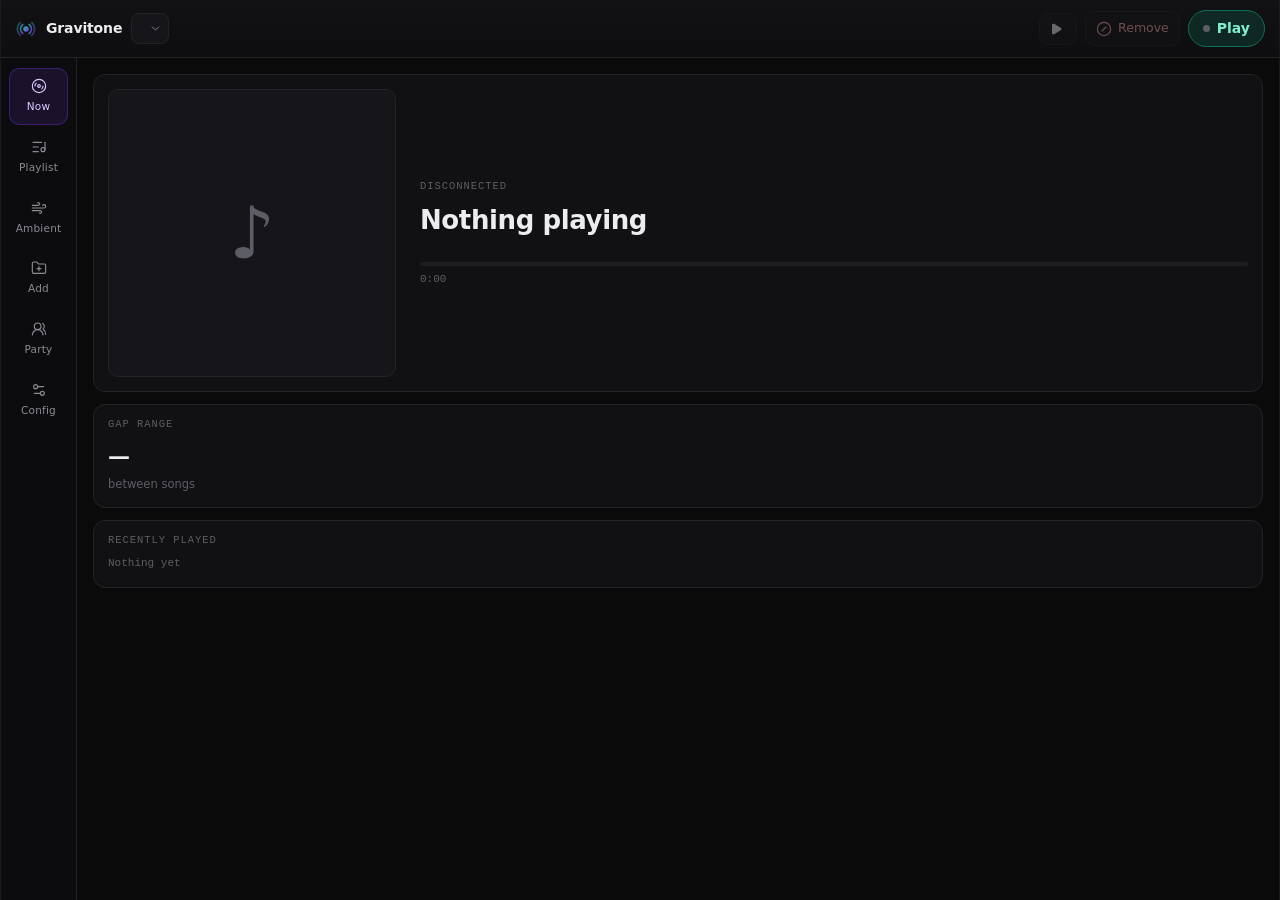
==== commit f7883faf: "Quieter by default, and a switch where a percentage was Five small things, from watching somebody us" ====
--- a/gravitone/ui/index.html
+++ b/gravitone/ui/index.html
@@ -121,17 +121,12 @@
           </div>
         </div>
 
-        <div class="grid-2">
-          <div class="card stat">
-            <div class="kicker">Gap range</div>
-            <div class="stat-value" id="stat-gap">—</div>
-            <div class="stat-note">between songs</div>
-          </div>
-          <div class="card stat">
-            <div class="kicker">Ambience</div>
-            <div class="stat-value" id="stat-ambient">—</div>
-            <div class="stat-note">of gaps, rest is silence</div>
-          </div>
+        <!-- How much of the gap is ambience lives in Settings, where you
+             change it; on this panel it was a number nobody ever read. -->
+        <div class="card stat">
+          <div class="kicker">Gap range</div>
+          <div class="stat-value" id="stat-gap">—</div>
+          <div class="stat-note" id="stat-gap-note">between songs</div>
         </div>
 
         <div class="card">
@@ -351,10 +346,13 @@
           <label class="field"><span>Longest gap</span>
             <input type="range" id="gap_max" min="0" max="1000" step="1">
             <input class="value" type="text" id="gap_max-out" inputmode="numeric" spellcheck="false"></label>
-          <label class="field"><span>Ambience chance</span>
-            <input type="range" id="ambient_chance" min="0" max="100" step="5"><output id="ambient_chance-out"></output></label>
+          <!-- A slider at 0% says the same thing, but a switch is what a
+               person reaches for to turn something off. -->
+          <label class="switch"><input type="checkbox" id="ambient_on"><span class="track"></span>Fill some gaps with ambience</label>
+          <label class="field" id="ambient-chance-field"><span>Ambience chance</span>
+            <input type="range" id="ambient_chance" min="5" max="100" step="5"><output id="ambient_chance-out"></output></label>
           <label class="switch"><input type="checkbox" id="hide_gaps"><span class="track"></span>Hidden mode — never show how long a gap lasts</label>
-          <label class="switch"><input type="checkbox" id="ambient_random_start"><span class="track"></span>Start ambient tracks at a random point</label>
+          <label class="switch" id="ambient-start-field"><input type="checkbox" id="ambient_random_start"><span class="track"></span>Start ambient tracks at a random point</label>
         </div>
         <div class="card">
           <div class="kicker">Levels</div>
--- a/gravitone/ui/style.css
+++ b/gravitone/ui/style.css
@@ -419,6 +419,8 @@
 #panel-settings .card, #panel-settings .hint { max-width: 660px; }
 .field { display: grid; grid-template-columns: 120px 1fr 62px; align-items: center; gap: 12px; margin-bottom: 12px; }
 .field:last-child { margin-bottom: 0; }
+/* display: grid and display: flex outrank the browser's [hidden]. */
+.field[hidden], .switch[hidden] { display: none; }
 .field > span { color: var(--muted); font-size: 12.5px; }
 .field output { font: 11.5px/1 var(--mono); color: var(--text); text-align: right; }
 .field input.value {
@@ -534,6 +536,9 @@
 }
 @keyframes spin { to { transform: rotate(360deg); } }
 button .spinner { margin-right: 6px; vertical-align: -2px; }
+/* Standing in for an icon, so it has to be exactly the icon's box: any
+   other size moves the label beside it. */
+button .spinner.in-icon { width: 16px; height: 16px; margin: 0; vertical-align: 0; }
 button.busy { opacity: .75; pointer-events: none; }
 
 .working { display: inline-flex; align-items: center; gap: 7px; color: var(--muted); font-size: 12.5px; }
